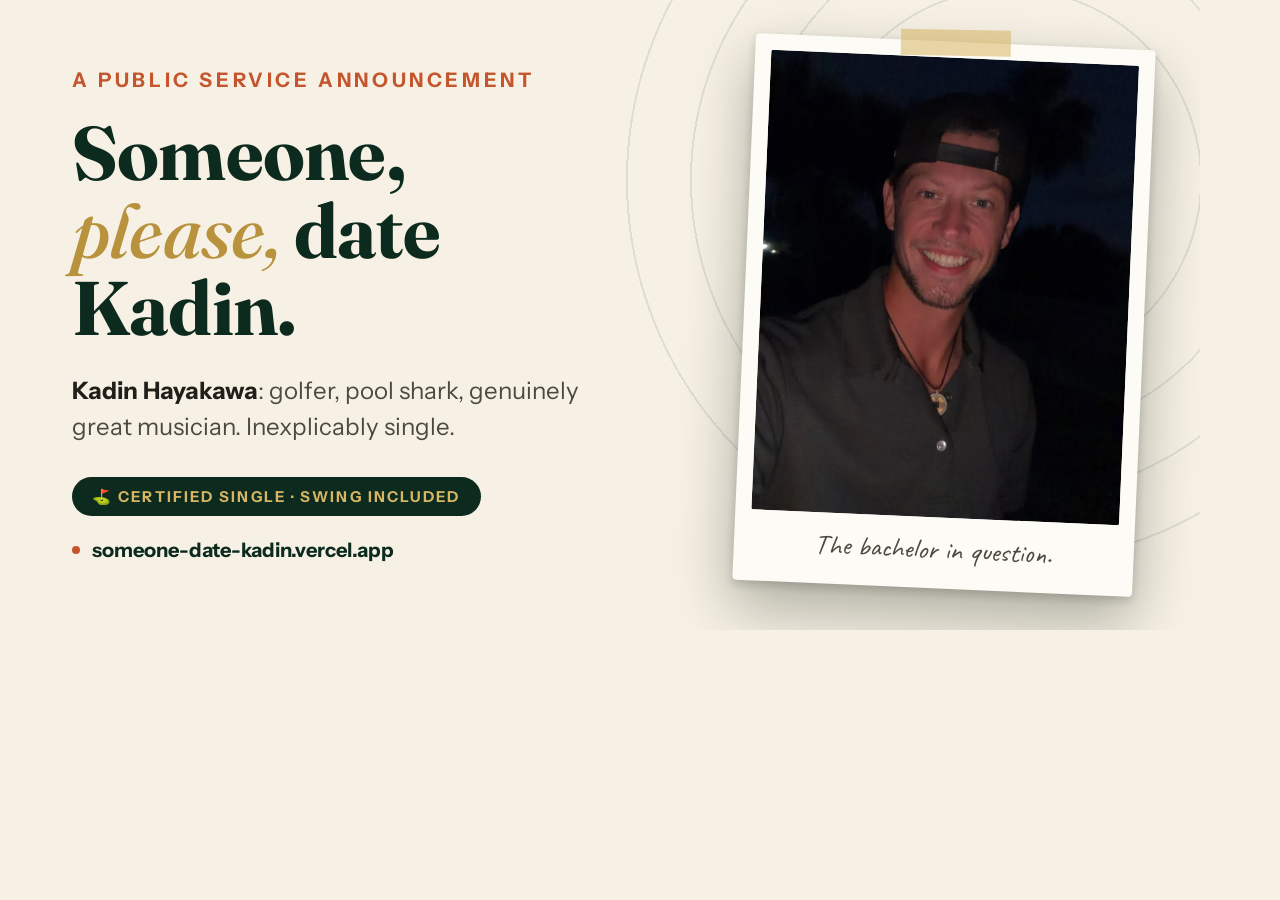
==== assets/og/og-card.html @ 34797f85 "Add world-class Open Graph and Twitter Card meta tags Custom 1200x630 share image matching the site'" ====
<!doctype html>
<html lang="en">
<head>
<meta charset="utf-8" />
<title>OG Card</title>
<link rel="preconnect" href="https://fonts.googleapis.com" />
<link rel="preconnect" href="https://fonts.gstatic.com" crossorigin />
<link href="https://fonts.googleapis.com/css2?family=Fraunces:ital,opsz,wght@0,9..144,600..700;1,9..144,500&family=Instrument+Sans:wght@500;600;700&family=Caveat:wght@600&display=swap" rel="stylesheet" />
<style>
  :root {
    --cream: #f6f1e4;
    --green: #123b2a;
    --green-2: #0c2b1e;
    --gold: #b8923d;
    --gold-2: #d8b563;
    --rust: #c4552d;
    --ink: #211f1a;
  }
  * { margin: 0; box-sizing: border-box; }
  html, body {
    width: 1200px;
    height: 630px;
    overflow: hidden;
    background: var(--cream);
    font-family: "Instrument Sans", sans-serif;
  }
  .canvas {
    position: relative;
    width: 1200px;
    height: 630px;
  }
  .rings {
    position: absolute;
    right: -220px;
    top: -230px;
    width: 820px;
    height: 820px;
    border-radius: 50%;
    background: repeating-radial-gradient(circle at center, transparent 0 62px, rgba(18,59,42,0.10) 62px 64px);
  }
  .content {
    position: absolute;
    left: 72px;
    top: 0;
    bottom: 0;
    width: 610px;
    display: flex;
    flex-direction: column;
    justify-content: center;
  }
  .eyebrow {
    font-size: 20px;
    font-weight: 700;
    letter-spacing: 0.18em;
    text-transform: uppercase;
    color: var(--rust);
    margin-bottom: 22px;
  }
  h1 {
    font-family: "Fraunces", serif;
    font-weight: 700;
    font-size: 76px;
    line-height: 1.02;
    letter-spacing: -0.01em;
    color: var(--green-2);
  }
  h1 .swash {
    font-style: italic;
    font-weight: 500;
    color: var(--gold);
  }
  .sub {
    margin-top: 26px;
    font-size: 24px;
    line-height: 1.5;
    color: #4c4a40;
    max-width: 540px;
  }
  .sub strong { color: var(--ink); }
  .badge-pill {
    margin-top: 32px;
    display: inline-flex;
    align-items: center;
    gap: 10px;
    width: fit-content;
    background: var(--green-2);
    color: var(--gold-2);
    font-size: 15px;
    font-weight: 700;
    letter-spacing: 0.14em;
    text-transform: uppercase;
    padding: 10px 20px;
    border-radius: 999px;
  }
  .site {
    margin-top: 22px;
    display: inline-flex;
    align-items: center;
    gap: 12px;
    font-size: 20px;
    font-weight: 700;
    color: var(--green-2);
  }
  .site .dot {
    width: 8px;
    height: 8px;
    border-radius: 50%;
    background: var(--rust);
  }
  .photo-wrap {
    position: absolute;
    right: 56px;
    top: 50%;
    transform: translateY(-50%) rotate(2.5deg);
    width: 400px;
    background: #fdfbf5;
    padding: 16px 16px 22px;
    border-radius: 4px;
    box-shadow: 0 4px 10px rgba(18,26,18,0.18), 0 26px 60px rgba(18,26,18,0.32);
  }
  .photo-wrap img {
    display: block;
    width: 100%;
    height: 460px;
    object-fit: cover;
    border-radius: 2px;
  }
  .photo-cap {
    font-family: "Caveat", cursive;
    font-size: 28px;
    text-align: center;
    color: #4c4a40;
    padding-top: 14px;
  }
  .tape {
    position: absolute;
    top: -12px;
    left: 50%;
    transform: translateX(-50%) rotate(-1.5deg);
    width: 110px;
    height: 26px;
    background: rgba(216,181,99,0.55);
  }

</style>
</head>
<body>
  <div class="canvas">
    <div class="rings"></div>
    <div class="content">
      <div class="eyebrow">A public service announcement</div>
      <h1>Someone,<br /><span class="swash">please,</span> date<br />Kadin.</h1>
      <p class="sub"><strong>Kadin Hayakawa</strong>: golfer, pool shark, genuinely great musician. Inexplicably single.</p>
      <div class="badge-pill">⛳ Certified Single · Swing Included</div>
      <div class="site"><span class="dot"></span>someone-date-kadin.vercel.app</div>
    </div>
    <div class="photo-wrap">
      <div class="tape"></div>
      <img src="../images/kadin-hero.jpg" alt="" />
      <div class="photo-cap">The bachelor in question.</div>
    </div>
  </div>
</body>
</html>
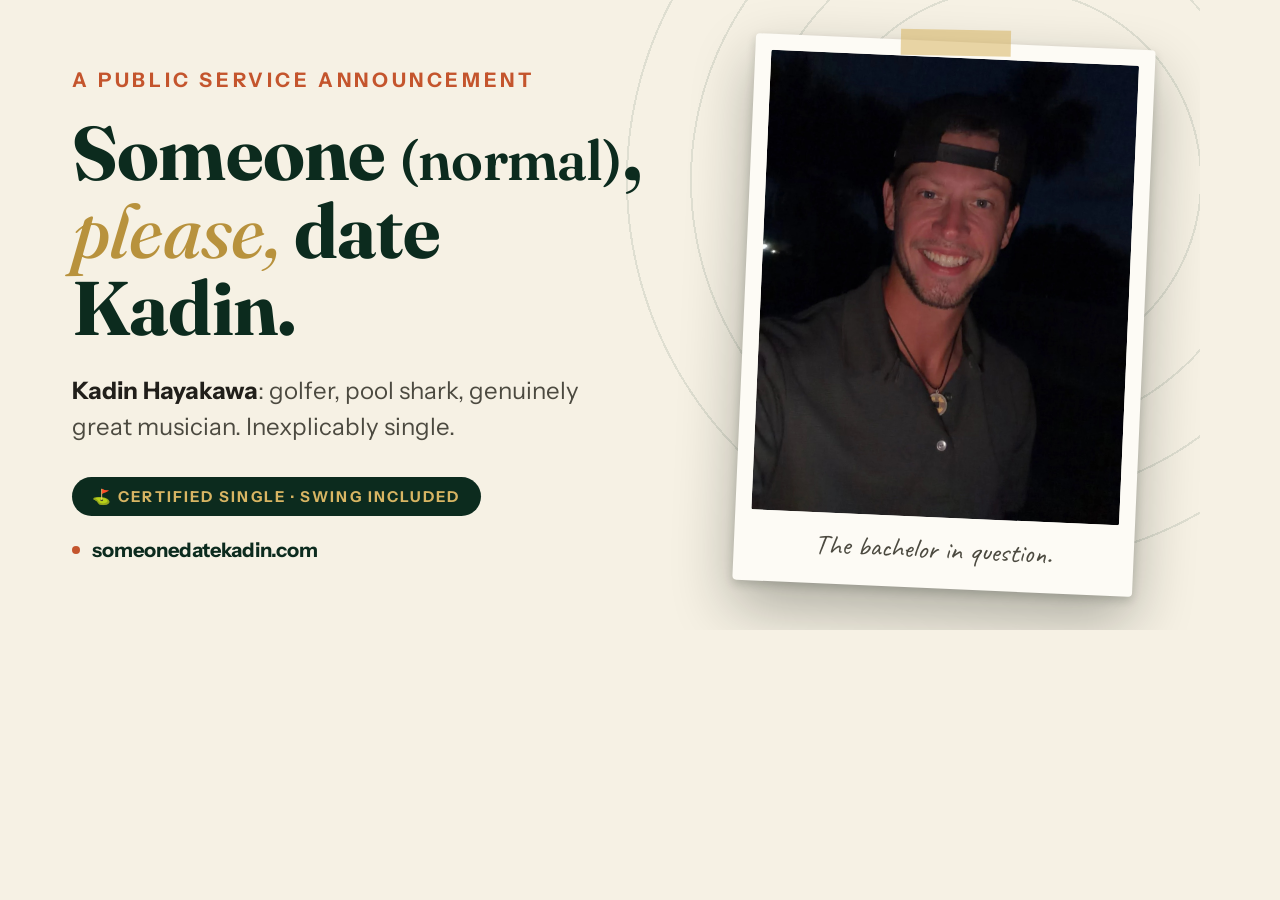
==== commit 1a27b710: "Point canonical and social meta at someonedatekadin.com, regenerate share image" ====
--- a/assets/og/og-card.html
+++ b/assets/og/og-card.html
@@ -68,6 +68,10 @@
     font-style: italic;
     font-weight: 500;
     color: var(--gold);
+  }
+  h1 .normal {
+    font-size: 56px;
+    font-weight: 600;
   }
   .sub {
     margin-top: 26px;
@@ -149,10 +153,10 @@
     <div class="rings"></div>
     <div class="content">
       <div class="eyebrow">A public service announcement</div>
-      <h1>Someone,<br /><span class="swash">please,</span> date<br />Kadin.</h1>
+      <h1>Someone <span class="normal">(normal)</span>,<br /><span class="swash">please,</span> date<br />Kadin.</h1>
       <p class="sub"><strong>Kadin Hayakawa</strong>: golfer, pool shark, genuinely great musician. Inexplicably single.</p>
       <div class="badge-pill">⛳ Certified Single · Swing Included</div>
-      <div class="site"><span class="dot"></span>someone-date-kadin.vercel.app</div>
+      <div class="site"><span class="dot"></span>someonedatekadin.com</div>
     </div>
     <div class="photo-wrap">
       <div class="tape"></div>
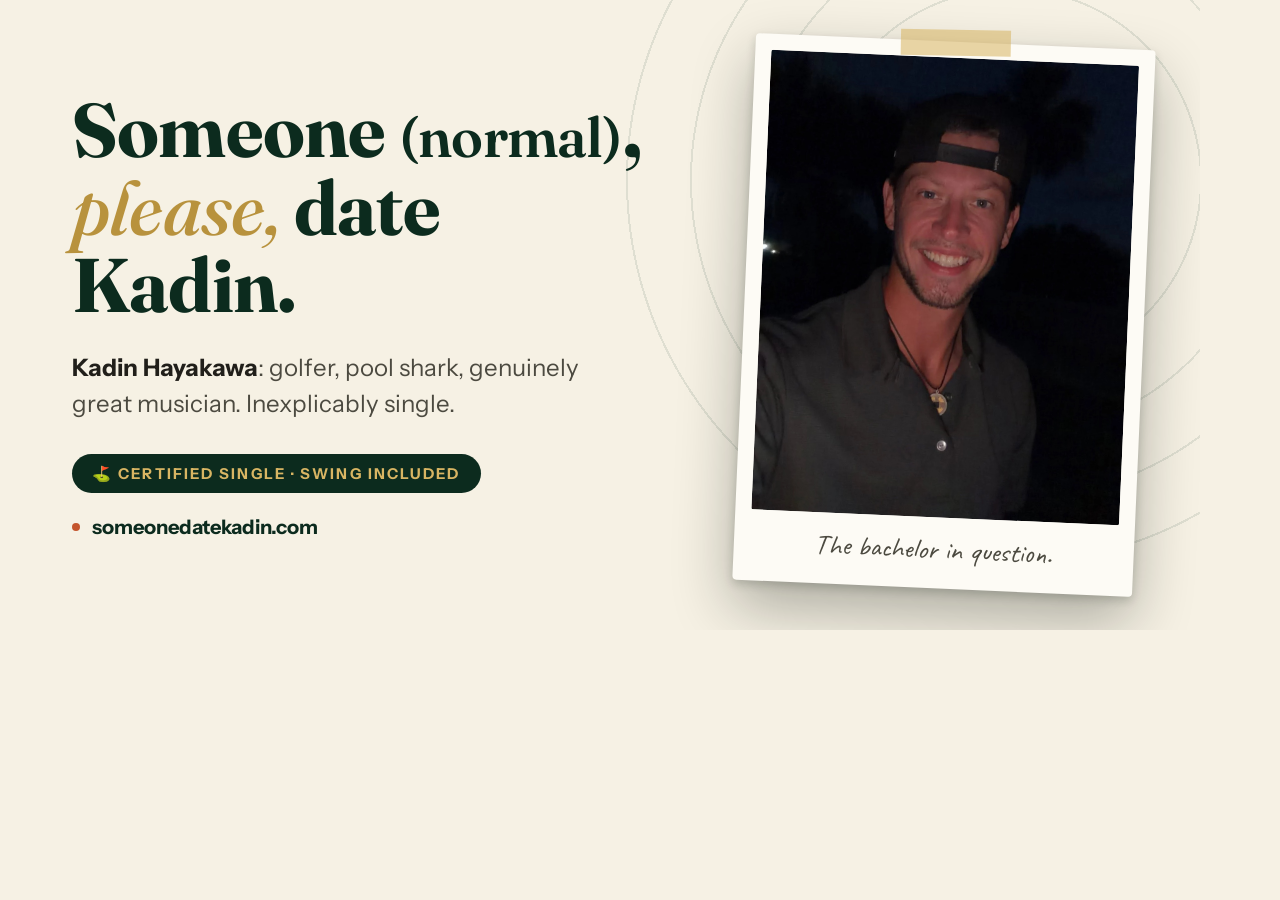
==== commit 0dbc1e6e: "Remove leftover PSA line from social share image" ====
--- a/assets/og/og-card.html
+++ b/assets/og/og-card.html
@@ -47,14 +47,6 @@
     display: flex;
     flex-direction: column;
     justify-content: center;
-  }
-  .eyebrow {
-    font-size: 20px;
-    font-weight: 700;
-    letter-spacing: 0.18em;
-    text-transform: uppercase;
-    color: var(--rust);
-    margin-bottom: 22px;
   }
   h1 {
     font-family: "Fraunces", serif;
@@ -152,7 +144,6 @@
   <div class="canvas">
     <div class="rings"></div>
     <div class="content">
-      <div class="eyebrow">A public service announcement</div>
       <h1>Someone <span class="normal">(normal)</span>,<br /><span class="swash">please,</span> date<br />Kadin.</h1>
       <p class="sub"><strong>Kadin Hayakawa</strong>: golfer, pool shark, genuinely great musician. Inexplicably single.</p>
       <div class="badge-pill">⛳ Certified Single · Swing Included</div>
